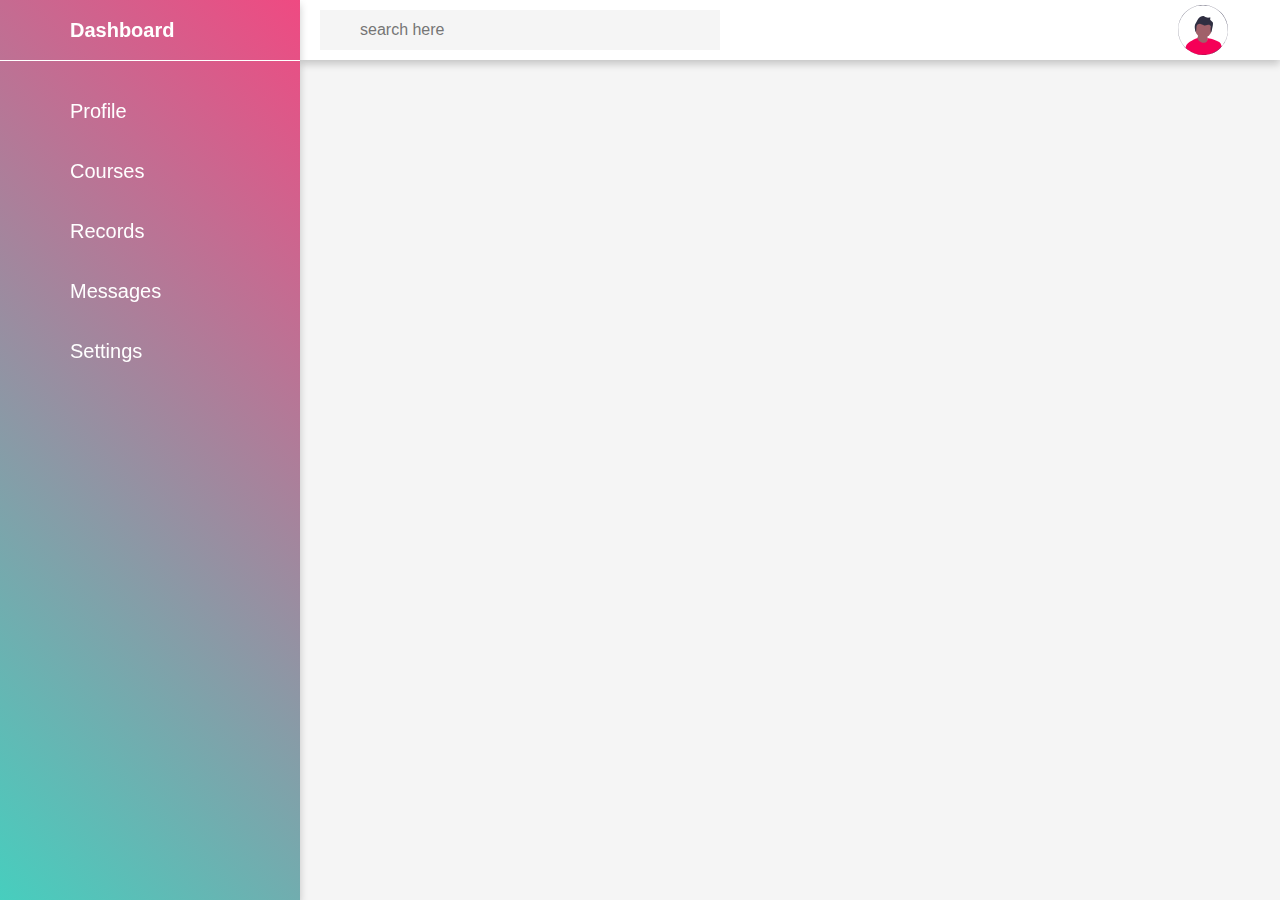
==== index.html @ f336f899 "Inicio del proyecto" ====
<!DOCTYPE html>
<html lang="en">
  <head>
    <meta charset="UTF-8" />
    <meta name="viewport" content="width=device-width, initial-scale=1.0" />
    <link rel="stylesheet" href="styles.css" />
    <link
      rel="stylesheet"
      href="https://use.fontawesome.com/releases/v5.15.4/css/all.css"
      integrity="sha384-DyZ88mC6Up2uqS4h/KRgHuoeGwBcD4Ng9SiP4dIRy0EXTlnuz47vAwmeGwVChigm"
      crossorigin="anonymous"
    />
    <title>Admin felipiyo</title>
  </head>
  <body>
    <div class="container">
      <div class="sidebar">
        <ul>
          <li>
            <a href="page/dashboard.html">
              <i class="fas fa-columns"></i>
              <div class="title">Dashboard</div>
            </a>
          </li>

          <li>
            <a href="page/profile.html">
              <i class="fas fa-user"></i>
              <div class="title">Profile</div>
            </a>
          </li>
          <li>
            <a href="page/courses.html">
              <i class="fas fa-folder-open"></i>
              <div class="title">Courses</div>
            </a>
          </li>
          <li>
            <a href="page/records.html">
              <i class="fas fa-archive"></i>
              <div class="title">Records</div>
            </a>
          </li>
          <li>
            <a href="page/messages.html">
              <i class="fas fa-envelope"></i>
              <div class="title">Messages</div>
            </a>
          </li>
          </li>
          <li>
            <a href="page/setting.html">
                <i class="fas fa-cog"></i>
              <div class="title">Settings</div>
            </a>
          </li>
        </ul>
      </div>
      <div class="main">
        <div class="top-bar">
            <div class="search">
                <input type="text" name="search" placeholder="search here">
                <label for="search"><i class="fas fa-search"></i></label>
            </div>
            <i class="fas fa-search"></i>
            <div class="user">
                <img src="picture/profile.svg" alt="">
            </div>
        </div>
      </div>
    </div>
  </body>
</html>
---- styles.css ----
*{
    margin: 0;
    padding: 0;
    box-sizing: border-box;
    font-family: 'Poppins', sans-serif;
}

body{
    overflow-x: hidden;
}

.container{
    position: absolute;
    width: 100%;
}

.sidebar{
    position: fixed;
    width: 300px;
    height: 100%;
    background: linear-gradient(45deg, #47cebe, #ef4a82);
    overflow-x: hidden;
    box-shadow: 0 4px 8px 0 rgb(0, 0, 0, 0.2);
    z-index: 2;
}

.sidebar ul li{
    width: 100%;
    list-style: none;
}

.sidebar ul li:hover {
    background: #444;
}

.sidebar ul li:first-child{
    line-height: 60px;
    margin-bottom: 20px;
    font-weight: 600;
    border-bottom: 1px solid #ffff;
}

.sidebar ul li:first-child:hover{
    background: none;
}

.sidebar ul li a{
    width: 100%;
    text-decoration: none;
    color: #ffff;
    height: 60px;
    display: flex;
    align-items: center;
}

.sidebar ul li a i{
    min-width: 60px;
    font-size: 24px;
    text-align: center;
}

.sidebar .title{
    padding: 0 10px;
    font-size: 20px;
}

.main{
    position: absolute;
    width: calc(100% - 300px);
    min-height: 100vh;
    left: 300px;
    background: #f5f5f5;
}

.top-bar{
    position: fixed;
    height: 60px;
    width: calc(100% - 300px);
    background: #fff;
    display: grid;
    grid-template-columns: 10fr 0.4fr 1fr;
    grid-gap: 5px;
    align-items: center;
    color: #444;
    padding: 0 20px;
    box-shadow: 0 4px 8px 0 rgb(0, 0, 0, 0.2);
    z-index: 1;
}

.top-bar .search{
    position: relative;
    max-width: 400px;
}

.search input{
    width: 100%;
    min-width: 128px;
    height: 40px;
    padding: 0 40px;
    font-size: 16px;
    outline: none;
    border: none;
    background: #f5f5f5;
}

.search i{
    position: absolute;
    right: 15px;
    top: 10px;
    cursor: pointer;
}

.user{
    position: relative;
    width: 50px;
    height: 50px;
}

img{
    position: absolute;
    width: 100%;
    height: 100%;
    top: 0;
    left: 0;
    object-fit: cover;
}
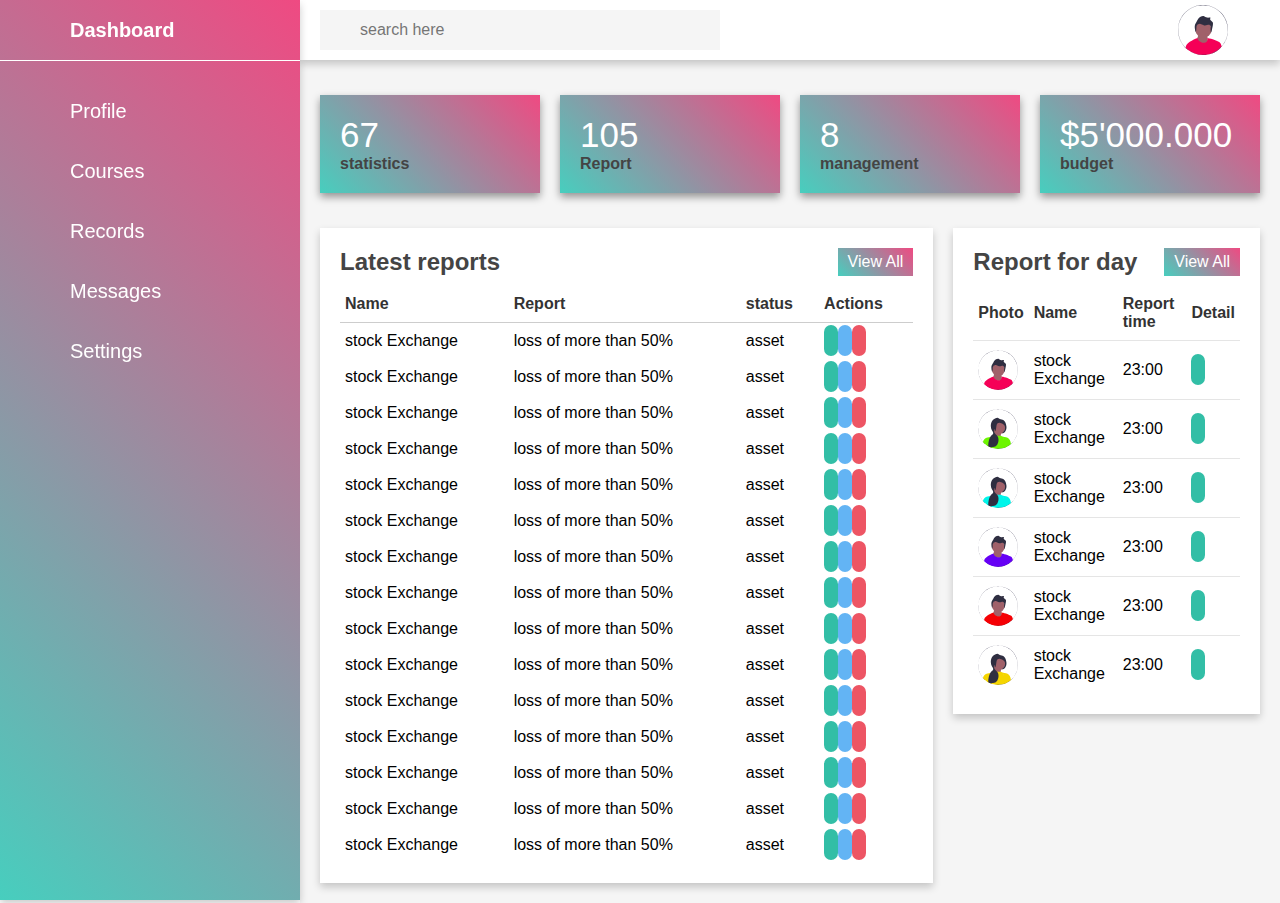
==== commit 0dde8fb2: "Falta funcionalidad" ====
--- a/index.html
+++ b/index.html
@@ -62,9 +62,309 @@
                 <input type="text" name="search" placeholder="search here">
                 <label for="search"><i class="fas fa-search"></i></label>
             </div>
-            <i class="fas fa-search"></i>
+            <i class="fas fa-bell"></i>
             <div class="user">
                 <img src="picture/profile.svg" alt="">
+            </div>
+        </div>
+        <div class="cards">
+            <div class="card">
+                <div class="card-content">
+                    <div class="number">
+                        67</div>
+                    <div class="card-name">statistics</div>
+                </div>
+                <div class="icon-box">
+                    <i class="far fa-chart-bar"></i>
+                </div>
+            </div>
+            <div class="card">
+                <div class="card-content">
+                    <div class="number">
+                        105</div>
+                    <div class="card-name">Report</div>
+                </div>
+                <div class="icon-box">
+                    <i class="far fa-file-alt"></i>
+                </div>
+            </div>
+            <div class="card">
+                <div class="card-content">
+                    <div class="number">8</div>
+                    <div class="card-name">
+                        management</div>
+                </div>
+                <div class="icon-box">
+                    <i class="fas fa-tasks"></i>
+                </div>
+            </div>
+            <div class="card">
+                <div class="card-content">
+                    <div class="number">$5'000.000</div>
+                    <div class="card-name">
+                        budget</div>
+                </div>
+                <div class="icon-box">
+                    <i class="fas fa-dollar-sign"></i>
+                </div>
+            </div>
+        </div>
+        <div class="tables">
+            <div class="last-report">
+                <div class="heading">
+                    <h2>Latest reports</h2>
+                    <a href="#" class="btn">View All</a>
+                </div>
+                <table class="report">
+                    <thead>
+                        <td>Name</td>
+                        <td>Report</td>
+                        <td>status</td>
+                        <td>Actions</td>
+                    </thead>
+                    <tbody>
+                        <tr>
+                            <td>stock Exchange</td>
+                            <td>loss of more than 50%</td>
+                            <td>asset</td>
+                            <td>
+                                <i class="far fa-eye"></i>
+                                <i class="far fa-edit"></i>
+                                <i class="far fa-trash-alt"></i>
+                            </td>
+                        </tr>
+                    <tbody>
+                        <tr>
+                            <td>stock Exchange</td>
+                            <td>loss of more than 50%</td>
+                            <td>asset</td>
+                            <td>
+                                <i class="far fa-eye"></i>
+                                <i class="far fa-edit"></i>
+                                <i class="far fa-trash-alt"></i>
+                            </td>
+                        </tr>
+                    <tbody>
+                        <tr>
+                            <td>stock Exchange</td>
+                            <td>loss of more than 50%</td>
+                            <td>asset</td>
+                            <td>
+                                <i class="far fa-eye"></i>
+                                <i class="far fa-edit"></i>
+                                <i class="far fa-trash-alt"></i>
+                            </td>
+                        </tr>
+                    <tbody>
+                        <tr>
+                            <td>stock Exchange</td>
+                            <td>loss of more than 50%</td>
+                            <td>asset</td>
+                            <td>
+                                <i class="far fa-eye"></i>
+                                <i class="far fa-edit"></i>
+                                <i class="far fa-trash-alt"></i>
+                            </td>
+                        </tr>
+                    <tbody>
+                        <tr>
+                            <td>stock Exchange</td>
+                            <td>loss of more than 50%</td>
+                            <td>asset</td>
+                            <td>
+                                <i class="far fa-eye"></i>
+                                <i class="far fa-edit"></i>
+                                <i class="far fa-trash-alt"></i>
+                            </td>
+                        </tr>
+                    <tbody>
+                        <tr>
+                            <td>stock Exchange</td>
+                            <td>loss of more than 50%</td>
+                            <td>asset</td>
+                            <td>
+                                <i class="far fa-eye"></i>
+                                <i class="far fa-edit"></i>
+                                <i class="far fa-trash-alt"></i>
+                            </td>
+                        </tr>
+                    <tbody>
+                        <tr>
+                            <td>stock Exchange</td>
+                            <td>loss of more than 50%</td>
+                            <td>asset</td>
+                            <td>
+                                <i class="far fa-eye"></i>
+                                <i class="far fa-edit"></i>
+                                <i class="far fa-trash-alt"></i>
+                            </td>
+                        </tr>
+                    <tbody>
+                        <tr>
+                            <td>stock Exchange</td>
+                            <td>loss of more than 50%</td>
+                            <td>asset</td>
+                            <td>
+                                <i class="far fa-eye"></i>
+                                <i class="far fa-edit"></i>
+                                <i class="far fa-trash-alt"></i>
+                            </td>
+                        </tr>
+                    <tbody>
+                        <tr>
+                            <td>stock Exchange</td>
+                            <td>loss of more than 50%</td>
+                            <td>asset</td>
+                            <td>
+                                <i class="far fa-eye"></i>
+                                <i class="far fa-edit"></i>
+                                <i class="far fa-trash-alt"></i>
+                            </td>
+                        </tr>
+                    <tbody>
+                        <tr>
+                            <td>stock Exchange</td>
+                            <td>loss of more than 50%</td>
+                            <td>asset</td>
+                            <td>
+                                <i class="far fa-eye"></i>
+                                <i class="far fa-edit"></i>
+                                <i class="far fa-trash-alt"></i>
+                            </td>
+                        </tr>
+                    <tbody>
+                        <tr>
+                            <td>stock Exchange</td>
+                            <td>loss of more than 50%</td>
+                            <td>asset</td>
+                            <td>
+                                <i class="far fa-eye"></i>
+                                <i class="far fa-edit"></i>
+                                <i class="far fa-trash-alt"></i>
+                            </td>
+                        </tr>
+                    <tbody>
+                        <tr>
+                            <td>stock Exchange</td>
+                            <td>loss of more than 50%</td>
+                            <td>asset</td>
+                            <td>
+                                <i class="far fa-eye"></i>
+                                <i class="far fa-edit"></i>
+                                <i class="far fa-trash-alt"></i>
+                            </td>
+                        </tr>
+                    <tbody>
+                        <tr>
+                            <td>stock Exchange</td>
+                            <td>loss of more than 50%</td>
+                            <td>asset</td>
+                            <td>
+                                <i class="far fa-eye"></i>
+                                <i class="far fa-edit"></i>
+                                <i class="far fa-trash-alt"></i>
+                            </td>
+                        </tr>
+                    <tbody>
+                        <tr>
+                            <td>stock Exchange</td>
+                            <td>loss of more than 50%</td>
+                            <td>asset</td>
+                            <td>
+                                <i class="far fa-eye"></i>
+                                <i class="far fa-edit"></i>
+                                <i class="far fa-trash-alt"></i>
+                            </td>
+                        </tr>
+                    <tbody>
+                        <tr>
+                            <td>stock Exchange</td>
+                            <td>loss of more than 50%</td>
+                            <td>asset</td>
+                            <td>
+                                <i class="far fa-eye"></i>
+                                <i class="far fa-edit"></i>
+                                <i class="far fa-trash-alt"></i>
+                            </td>
+                        </tr>
+                    </tbody>
+                </table>
+            </div>
+            <div class="report-for-days">
+                <div class="heading">
+                    <h2>Report for day</h2>
+                    <a href="#" class="btn">View All</a>
+                </div>
+                <table class="report-day">
+                    <thead>
+                        <td>Photo</td>
+                        <td>Name</td>
+                        <td>Report time</td>
+                        <td>Detail</td>
+                    </thead>
+                    <tbody>
+                        <tr>
+                            <td>
+                                <div class="img-box-small">
+                                    <img src="picture/profile.svg" alt="">
+                                </div>
+                            </td>
+                            <td>stock Exchange</td>
+                            <td>23:00</td>
+                            <td><i class="far fa-eye"></i></td>
+                        </tr>
+                        <tr>
+                            <td>
+                                <div class="img-box-small">
+                                    <img src="picture/profile1.svg" alt="">
+                                </div>
+                            </td>
+                            <td>stock Exchange</td>
+                            <td>23:00</td>
+                            <td><i class="far fa-eye"></i></td>
+                        </tr>
+                        <tr>
+                            <td>
+                                <div class="img-box-small">
+                                    <img src="picture/profile2.svg" alt="">
+                                </div>
+                            </td>
+                            <td>stock Exchange</td>
+                            <td>23:00</td>
+                            <td><i class="far fa-eye"></i></td>
+                        </tr>
+                        <tr>
+                            <td>
+                                <div class="img-box-small">
+                                    <img src="picture/profile3.svg" alt="">
+                                </div>
+                            </td>
+                            <td>stock Exchange</td>
+                            <td>23:00</td>
+                            <td><i class="far fa-eye"></i></td>
+                        </tr>
+                        <tr>
+                            <td>
+                                <div class="img-box-small">
+                                    <img src="picture/profile4.svg" alt="">
+                                </div>
+                            </td>
+                            <td>stock Exchange</td>
+                            <td>23:00</td>
+                            <td><i class="far fa-eye"></i></td>
+                        </tr>
+                        <tr>
+                            <td>
+                                <div class="img-box-small">
+                                    <img src="picture/profile5.svg" alt="">
+                                </div>
+                            </td>
+                            <td>stock Exchange</td>
+                            <td>23:00</td>
+                            <td><i class="far fa-eye"></i></td>
+                        </tr>
+                    </tbody>
+                </table>
             </div>
         </div>
       </div>
--- a/styles.css
+++ b/styles.css
@@ -123,4 +123,185 @@
     top: 0;
     left: 0;
     object-fit: cover;
+}
+
+.cards{
+    margin-top: 60px;
+    width: 100%;
+    padding: 35px 20px;
+    display: grid;
+    grid-template-columns: repeat(4, 1fr);
+    grid-gap: 20px;
+}
+
+.cards .card{
+    background: linear-gradient(45deg, #47cebe, #ef4a82);
+    padding: 20px;
+    display: flex;
+    align-items: center;
+    justify-content: space-between;
+    box-shadow: 0 4px 8px 0 rgb(0, 0, 0, 0.4);
+}
+
+.number{
+    font-size: 35px;
+    font-weight: 500;
+    color: #fff;
+}
+
+.card-name{
+    color: #444;
+    font-weight: 600;
+}
+
+.icon-box i{
+    font-size: 45px;
+    color: #444;
+}
+
+.tables{
+    width: 100%;
+    display: grid;
+    grid-template-columns: 2fr 1fr;
+    grid-gap: 20px;
+    align-items: self-start;
+    padding: 0 20px 20px 20px;
+}
+
+.img-box-small{
+    position: relative;
+    width: 40px;
+    height: 40px;
+    border-radius: 50%;
+    -webkit-border-radius: 50%;
+    -moz-border-radius: 50%;
+    -ms-border-radius: 50%;
+    -o-border-radius: 50%;
+    overflow: hidden;
+}
+
+.last-report,
+.report-for-days{
+    min-height: 350px;
+    background: #fff;
+    padding: 20px;
+    box-shadow: 0 4px 8px 0 rgb(0, 0, 0, 0.2);
+}
+
+.heading{
+    display: flex;
+    align-items: center;
+    justify-content: space-between;
+    color: #444;
+}
+
+.btn{
+    padding: 5px 10px;
+    background: linear-gradient(45deg, #47cebe, #ef4a82);
+    color: #fff;
+    text-decoration: none;
+    text-align: center;
+}
+
+table{
+    margin-top: 10px;
+    width: 100%;
+    border-collapse: collapse;
+}
+
+thead td{
+    font-weight: 600;
+    color: #333;
+}
+
+table tr{
+    border-bottom: 1px solid rgb(0, 0, 0, 0.1);
+}
+
+tbody tr:hover{
+    background: #444;
+    color: #fff;
+}
+
+table tbody tr:last-child{
+    border-bottom: none;
+}
+
+td{
+    padding: 9px 5px;
+}
+
+td i{
+    padding: 7px;
+    color: #fff;
+    border-radius: 50px;
+    -webkit-border-radius: 50px;
+    -moz-border-radius: 50px;
+    -ms-border-radius: 50px;
+    -o-border-radius: 50px;
+}
+
+.last-report table tbody td:last-child{
+    white-space: nowrap;
+}
+
+.fa-eye{
+    background: #32bea6;
+}
+
+.fa-edit{
+    background: #63b4f4;
+}
+
+.fa-trash-alt{
+    background: #ed5564;
+}
+
+@media(max-width:1090px){
+    .sidebar{
+        width: 60px;
+    }
+    .main{
+        width: calc(100% - 60px);
+        left: 60px;
+    }
+    .top-bar{
+        width: calc(100% - 60px);
+    }
+}
+
+@media(max-width:860px){
+    .cards{
+        grid-template-columns: repeat(2, 1fr);
+    }
+    .tables{
+        grid-template-columns: 1fr;
+    }
+}
+
+@media(max-width:530px){
+    .cards{
+        grid-template-columns: 1fr;
+    }
+    .last-report td:nth-child(3){
+        display: none;
+    }
+}
+
+@media(max-width:420px){
+    .last-report, .report-for-days{
+        font-size: 70%;
+        padding: 10px;
+        min-height: 200px;
+    }
+    .cards, .tables{
+        padding: 10px;
+    }
+    .search input{
+        padding: 0 10px;
+    }
+    .user{
+        width: 40px;
+        height: 40px;
+    }
 }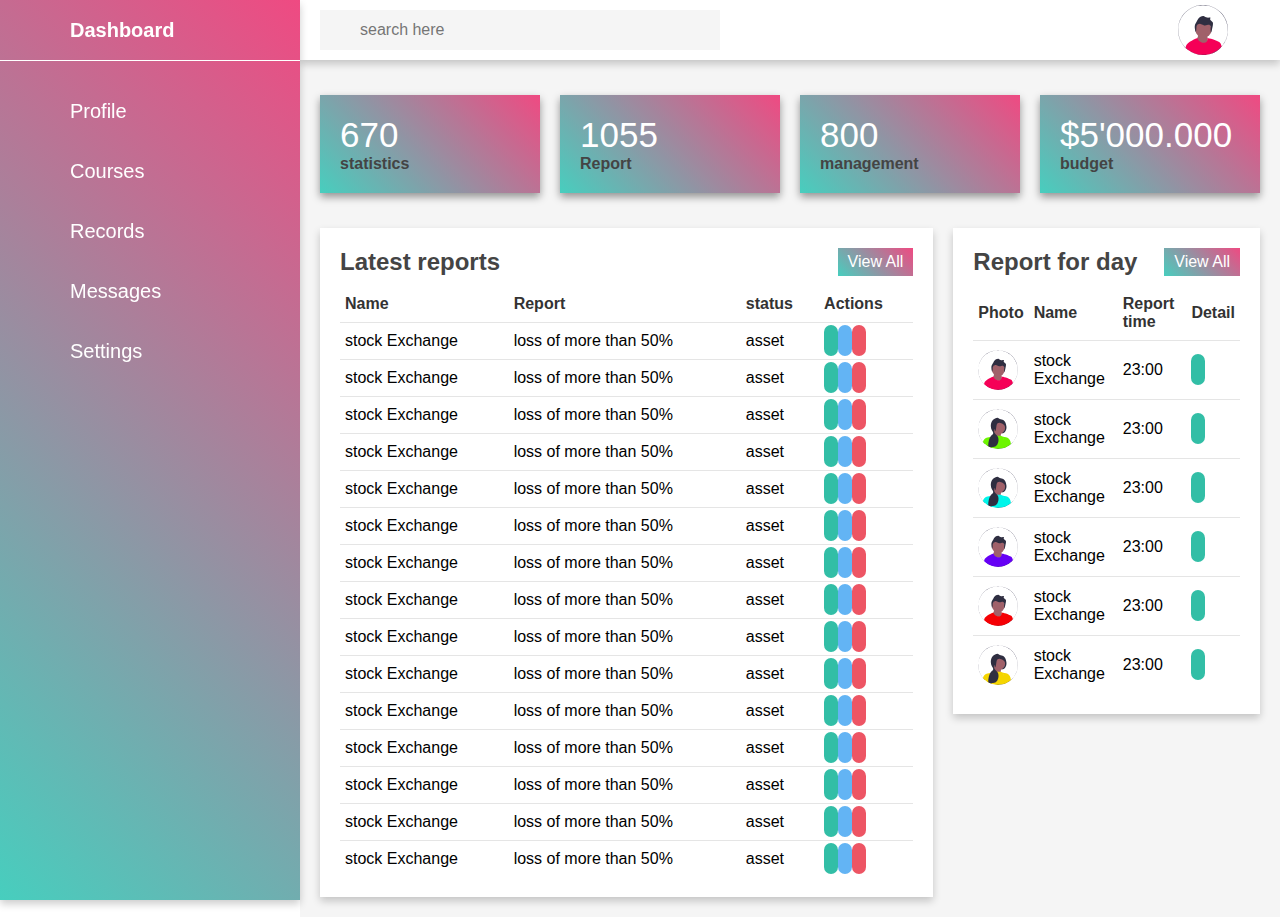
==== commit 3ce30c63: "Fuera errores" ====
--- a/index.html
+++ b/index.html
@@ -17,40 +17,39 @@
       <div class="sidebar">
         <ul>
           <li>
-            <a href="page/dashboard.html">
+            <a href="index.html">
               <i class="fas fa-columns"></i>
               <div class="title">Dashboard</div>
             </a>
           </li>
 
           <li>
-            <a href="page/profile.html">
+            <a href="#">
               <i class="fas fa-user"></i>
               <div class="title">Profile</div>
             </a>
           </li>
           <li>
-            <a href="page/courses.html">
+            <a href="">
               <i class="fas fa-folder-open"></i>
               <div class="title">Courses</div>
             </a>
           </li>
           <li>
-            <a href="page/records.html">
+            <a href="#">
               <i class="fas fa-archive"></i>
               <div class="title">Records</div>
             </a>
           </li>
           <li>
-            <a href="page/messages.html">
+            <a href="#">
               <i class="fas fa-envelope"></i>
               <div class="title">Messages</div>
             </a>
           </li>
-          </li>
-          <li>
-            <a href="page/setting.html">
-                <i class="fas fa-cog"></i>
+          <li>
+            <a href="#">
+              <i class="fas fa-cog"></i>
               <div class="title">Settings</div>
             </a>
           </li>
@@ -58,314 +57,296 @@
       </div>
       <div class="main">
         <div class="top-bar">
-            <div class="search">
-                <input type="text" name="search" placeholder="search here">
-                <label for="search"><i class="fas fa-search"></i></label>
-            </div>
-            <i class="fas fa-bell"></i>
-            <div class="user">
-                <img src="picture/profile.svg" alt="">
-            </div>
+          <div class="search">
+            <input type="text" name="search" placeholder="search here" />
+            <label for="search"><i class="fas fa-search"></i></label>
+          </div>
+          <i class="fas fa-bell"></i>
+          <div class="user">
+            <img src="picture/profile.svg" alt="" />
+          </div>
         </div>
         <div class="cards">
-            <div class="card">
-                <div class="card-content">
-                    <div class="number">
-                        67</div>
-                    <div class="card-name">statistics</div>
-                </div>
-                <div class="icon-box">
-                    <i class="far fa-chart-bar"></i>
-                </div>
-            </div>
-            <div class="card">
-                <div class="card-content">
-                    <div class="number">
-                        105</div>
-                    <div class="card-name">Report</div>
-                </div>
-                <div class="icon-box">
-                    <i class="far fa-file-alt"></i>
-                </div>
-            </div>
-            <div class="card">
-                <div class="card-content">
-                    <div class="number">8</div>
-                    <div class="card-name">
-                        management</div>
-                </div>
-                <div class="icon-box">
-                    <i class="fas fa-tasks"></i>
-                </div>
-            </div>
-            <div class="card">
-                <div class="card-content">
-                    <div class="number">$5'000.000</div>
-                    <div class="card-name">
-                        budget</div>
-                </div>
-                <div class="icon-box">
-                    <i class="fas fa-dollar-sign"></i>
-                </div>
-            </div>
+          <div class="card">
+            <div class="card-content">
+              <div class="number">670</div>
+              <div class="card-name">statistics</div>
+            </div>
+            <div class="icon-box">
+              <i class="far fa-chart-bar"></i>
+            </div>
+          </div>
+          <div class="card">
+            <div class="card-content">
+              <div class="number">1055</div>
+              <div class="card-name">Report</div>
+            </div>
+            <div class="icon-box">
+              <i class="far fa-file-alt"></i>
+            </div>
+          </div>
+          <div class="card">
+            <div class="card-content">
+              <div class="number">800</div>
+              <div class="card-name">management</div>
+            </div>
+            <div class="icon-box">
+              <i class="fas fa-tasks"></i>
+            </div>
+          </div>
+          <div class="card">
+            <div class="card-content">
+              <div class="number">$5'000.000</div>
+              <div class="card-name">budget</div>
+            </div>
+            <div class="icon-box">
+              <i class="fas fa-dollar-sign"></i>
+            </div>
+          </div>
         </div>
         <div class="tables">
-            <div class="last-report">
-                <div class="heading">
-                    <h2>Latest reports</h2>
-                    <a href="#" class="btn">View All</a>
-                </div>
-                <table class="report">
-                    <thead>
-                        <td>Name</td>
-                        <td>Report</td>
-                        <td>status</td>
-                        <td>Actions</td>
-                    </thead>
-                    <tbody>
-                        <tr>
-                            <td>stock Exchange</td>
-                            <td>loss of more than 50%</td>
-                            <td>asset</td>
-                            <td>
-                                <i class="far fa-eye"></i>
-                                <i class="far fa-edit"></i>
-                                <i class="far fa-trash-alt"></i>
-                            </td>
-                        </tr>
-                    <tbody>
-                        <tr>
-                            <td>stock Exchange</td>
-                            <td>loss of more than 50%</td>
-                            <td>asset</td>
-                            <td>
-                                <i class="far fa-eye"></i>
-                                <i class="far fa-edit"></i>
-                                <i class="far fa-trash-alt"></i>
-                            </td>
-                        </tr>
-                    <tbody>
-                        <tr>
-                            <td>stock Exchange</td>
-                            <td>loss of more than 50%</td>
-                            <td>asset</td>
-                            <td>
-                                <i class="far fa-eye"></i>
-                                <i class="far fa-edit"></i>
-                                <i class="far fa-trash-alt"></i>
-                            </td>
-                        </tr>
-                    <tbody>
-                        <tr>
-                            <td>stock Exchange</td>
-                            <td>loss of more than 50%</td>
-                            <td>asset</td>
-                            <td>
-                                <i class="far fa-eye"></i>
-                                <i class="far fa-edit"></i>
-                                <i class="far fa-trash-alt"></i>
-                            </td>
-                        </tr>
-                    <tbody>
-                        <tr>
-                            <td>stock Exchange</td>
-                            <td>loss of more than 50%</td>
-                            <td>asset</td>
-                            <td>
-                                <i class="far fa-eye"></i>
-                                <i class="far fa-edit"></i>
-                                <i class="far fa-trash-alt"></i>
-                            </td>
-                        </tr>
-                    <tbody>
-                        <tr>
-                            <td>stock Exchange</td>
-                            <td>loss of more than 50%</td>
-                            <td>asset</td>
-                            <td>
-                                <i class="far fa-eye"></i>
-                                <i class="far fa-edit"></i>
-                                <i class="far fa-trash-alt"></i>
-                            </td>
-                        </tr>
-                    <tbody>
-                        <tr>
-                            <td>stock Exchange</td>
-                            <td>loss of more than 50%</td>
-                            <td>asset</td>
-                            <td>
-                                <i class="far fa-eye"></i>
-                                <i class="far fa-edit"></i>
-                                <i class="far fa-trash-alt"></i>
-                            </td>
-                        </tr>
-                    <tbody>
-                        <tr>
-                            <td>stock Exchange</td>
-                            <td>loss of more than 50%</td>
-                            <td>asset</td>
-                            <td>
-                                <i class="far fa-eye"></i>
-                                <i class="far fa-edit"></i>
-                                <i class="far fa-trash-alt"></i>
-                            </td>
-                        </tr>
-                    <tbody>
-                        <tr>
-                            <td>stock Exchange</td>
-                            <td>loss of more than 50%</td>
-                            <td>asset</td>
-                            <td>
-                                <i class="far fa-eye"></i>
-                                <i class="far fa-edit"></i>
-                                <i class="far fa-trash-alt"></i>
-                            </td>
-                        </tr>
-                    <tbody>
-                        <tr>
-                            <td>stock Exchange</td>
-                            <td>loss of more than 50%</td>
-                            <td>asset</td>
-                            <td>
-                                <i class="far fa-eye"></i>
-                                <i class="far fa-edit"></i>
-                                <i class="far fa-trash-alt"></i>
-                            </td>
-                        </tr>
-                    <tbody>
-                        <tr>
-                            <td>stock Exchange</td>
-                            <td>loss of more than 50%</td>
-                            <td>asset</td>
-                            <td>
-                                <i class="far fa-eye"></i>
-                                <i class="far fa-edit"></i>
-                                <i class="far fa-trash-alt"></i>
-                            </td>
-                        </tr>
-                    <tbody>
-                        <tr>
-                            <td>stock Exchange</td>
-                            <td>loss of more than 50%</td>
-                            <td>asset</td>
-                            <td>
-                                <i class="far fa-eye"></i>
-                                <i class="far fa-edit"></i>
-                                <i class="far fa-trash-alt"></i>
-                            </td>
-                        </tr>
-                    <tbody>
-                        <tr>
-                            <td>stock Exchange</td>
-                            <td>loss of more than 50%</td>
-                            <td>asset</td>
-                            <td>
-                                <i class="far fa-eye"></i>
-                                <i class="far fa-edit"></i>
-                                <i class="far fa-trash-alt"></i>
-                            </td>
-                        </tr>
-                    <tbody>
-                        <tr>
-                            <td>stock Exchange</td>
-                            <td>loss of more than 50%</td>
-                            <td>asset</td>
-                            <td>
-                                <i class="far fa-eye"></i>
-                                <i class="far fa-edit"></i>
-                                <i class="far fa-trash-alt"></i>
-                            </td>
-                        </tr>
-                    <tbody>
-                        <tr>
-                            <td>stock Exchange</td>
-                            <td>loss of more than 50%</td>
-                            <td>asset</td>
-                            <td>
-                                <i class="far fa-eye"></i>
-                                <i class="far fa-edit"></i>
-                                <i class="far fa-trash-alt"></i>
-                            </td>
-                        </tr>
-                    </tbody>
-                </table>
-            </div>
-            <div class="report-for-days">
-                <div class="heading">
-                    <h2>Report for day</h2>
-                    <a href="#" class="btn">View All</a>
-                </div>
-                <table class="report-day">
-                    <thead>
-                        <td>Photo</td>
-                        <td>Name</td>
-                        <td>Report time</td>
-                        <td>Detail</td>
-                    </thead>
-                    <tbody>
-                        <tr>
-                            <td>
-                                <div class="img-box-small">
-                                    <img src="picture/profile.svg" alt="">
-                                </div>
-                            </td>
-                            <td>stock Exchange</td>
-                            <td>23:00</td>
-                            <td><i class="far fa-eye"></i></td>
-                        </tr>
-                        <tr>
-                            <td>
-                                <div class="img-box-small">
-                                    <img src="picture/profile1.svg" alt="">
-                                </div>
-                            </td>
-                            <td>stock Exchange</td>
-                            <td>23:00</td>
-                            <td><i class="far fa-eye"></i></td>
-                        </tr>
-                        <tr>
-                            <td>
-                                <div class="img-box-small">
-                                    <img src="picture/profile2.svg" alt="">
-                                </div>
-                            </td>
-                            <td>stock Exchange</td>
-                            <td>23:00</td>
-                            <td><i class="far fa-eye"></i></td>
-                        </tr>
-                        <tr>
-                            <td>
-                                <div class="img-box-small">
-                                    <img src="picture/profile3.svg" alt="">
-                                </div>
-                            </td>
-                            <td>stock Exchange</td>
-                            <td>23:00</td>
-                            <td><i class="far fa-eye"></i></td>
-                        </tr>
-                        <tr>
-                            <td>
-                                <div class="img-box-small">
-                                    <img src="picture/profile4.svg" alt="">
-                                </div>
-                            </td>
-                            <td>stock Exchange</td>
-                            <td>23:00</td>
-                            <td><i class="far fa-eye"></i></td>
-                        </tr>
-                        <tr>
-                            <td>
-                                <div class="img-box-small">
-                                    <img src="picture/profile5.svg" alt="">
-                                </div>
-                            </td>
-                            <td>stock Exchange</td>
-                            <td>23:00</td>
-                            <td><i class="far fa-eye"></i></td>
-                        </tr>
-                    </tbody>
-                </table>
-            </div>
+          <div class="last-report">
+            <div class="heading">
+              <h2>Latest reports</h2>
+              <a href="#" class="btn">View All</a>
+            </div>
+            <table class="report">
+              <thead>
+                <td>Name</td>
+                <td>Report</td>
+                <td>status</td>
+                <td>Actions</td>
+              </thead>
+              <tbody>
+                <tr>
+                  <td>stock Exchange</td>
+                  <td>loss of more than 50%</td>
+                  <td>asset</td>
+                  <td>
+                    <i class="far fa-eye"></i>
+                    <i class="far fa-edit"></i>
+                    <i class="far fa-trash-alt"></i>
+                  </td>
+                </tr>
+                <tr>
+                  <td>stock Exchange</td>
+                  <td>loss of more than 50%</td>
+                  <td>asset</td>
+                  <td>
+                    <i class="far fa-eye"></i>
+                    <i class="far fa-edit"></i>
+                    <i class="far fa-trash-alt"></i>
+                  </td>
+                </tr>
+                <tr>
+                  <td>stock Exchange</td>
+                  <td>loss of more than 50%</td>
+                  <td>asset</td>
+                  <td>
+                    <i class="far fa-eye"></i>
+                    <i class="far fa-edit"></i>
+                    <i class="far fa-trash-alt"></i>
+                  </td>
+                </tr>
+                <tr>
+                  <td>stock Exchange</td>
+                  <td>loss of more than 50%</td>
+                  <td>asset</td>
+                  <td>
+                    <i class="far fa-eye"></i>
+                    <i class="far fa-edit"></i>
+                    <i class="far fa-trash-alt"></i>
+                  </td>
+                </tr>
+                <tr>
+                  <td>stock Exchange</td>
+                  <td>loss of more than 50%</td>
+                  <td>asset</td>
+                  <td>
+                    <i class="far fa-eye"></i>
+                    <i class="far fa-edit"></i>
+                    <i class="far fa-trash-alt"></i>
+                  </td>
+                </tr>
+                <tr>
+                  <td>stock Exchange</td>
+                  <td>loss of more than 50%</td>
+                  <td>asset</td>
+                  <td>
+                    <i class="far fa-eye"></i>
+                    <i class="far fa-edit"></i>
+                    <i class="far fa-trash-alt"></i>
+                  </td>
+                </tr>
+                <tr>
+                  <td>stock Exchange</td>
+                  <td>loss of more than 50%</td>
+                  <td>asset</td>
+                  <td>
+                    <i class="far fa-eye"></i>
+                    <i class="far fa-edit"></i>
+                    <i class="far fa-trash-alt"></i>
+                  </td>
+                </tr>
+                <tr>
+                  <td>stock Exchange</td>
+                  <td>loss of more than 50%</td>
+                  <td>asset</td>
+                  <td>
+                    <i class="far fa-eye"></i>
+                    <i class="far fa-edit"></i>
+                    <i class="far fa-trash-alt"></i>
+                  </td>
+                </tr>
+                <tr>
+                  <td>stock Exchange</td>
+                  <td>loss of more than 50%</td>
+                  <td>asset</td>
+                  <td>
+                    <i class="far fa-eye"></i>
+                    <i class="far fa-edit"></i>
+                    <i class="far fa-trash-alt"></i>
+                  </td>
+                </tr>
+                <tr>
+                  <td>stock Exchange</td>
+                  <td>loss of more than 50%</td>
+                  <td>asset</td>
+                  <td>
+                    <i class="far fa-eye"></i>
+                    <i class="far fa-edit"></i>
+                    <i class="far fa-trash-alt"></i>
+                  </td>
+                </tr>
+                <tr>
+                  <td>stock Exchange</td>
+                  <td>loss of more than 50%</td>
+                  <td>asset</td>
+                  <td>
+                    <i class="far fa-eye"></i>
+                    <i class="far fa-edit"></i>
+                    <i class="far fa-trash-alt"></i>
+                  </td>
+                </tr>
+                <tr>
+                  <td>stock Exchange</td>
+                  <td>loss of more than 50%</td>
+                  <td>asset</td>
+                  <td>
+                    <i class="far fa-eye"></i>
+                    <i class="far fa-edit"></i>
+                    <i class="far fa-trash-alt"></i>
+                  </td>
+                </tr>
+                <tr>
+                  <td>stock Exchange</td>
+                  <td>loss of more than 50%</td>
+                  <td>asset</td>
+                  <td>
+                    <i class="far fa-eye"></i>
+                    <i class="far fa-edit"></i>
+                    <i class="far fa-trash-alt"></i>
+                  </td>
+                </tr>
+                <tr>
+                  <td>stock Exchange</td>
+                  <td>loss of more than 50%</td>
+                  <td>asset</td>
+                  <td>
+                    <i class="far fa-eye"></i>
+                    <i class="far fa-edit"></i>
+                    <i class="far fa-trash-alt"></i>
+                  </td>
+                </tr>
+                <tr>
+                  <td>stock Exchange</td>
+                  <td>loss of more than 50%</td>
+                  <td>asset</td>
+                  <td>
+                    <i class="far fa-eye"></i>
+                    <i class="far fa-edit"></i>
+                    <i class="far fa-trash-alt"></i>
+                  </td>
+                </tr>
+              </tbody>
+            </table>
+          </div>
+          <div class="report-for-days">
+            <div class="heading">
+              <h2>Report for day</h2>
+              <a href="#" class="btn">View All</a>
+            </div>
+            <table class="report-day">
+              <thead>
+                <td>Photo</td>
+                <td>Name</td>
+                <td>Report time</td>
+                <td>Detail</td>
+              </thead>
+              <tbody>
+                <tr>
+                  <td>
+                    <div class="img-box-small">
+                      <img src="picture/profile.svg" alt="" />
+                    </div>
+                  </td>
+                  <td>stock Exchange</td>
+                  <td>23:00</td>
+                  <td><i class="far fa-eye"></i></td>
+                </tr>
+                <tr>
+                  <td>
+                    <div class="img-box-small">
+                      <img src="picture/profile1.svg" alt="" />
+                    </div>
+                  </td>
+                  <td>stock Exchange</td>
+                  <td>23:00</td>
+                  <td><i class="far fa-eye"></i></td>
+                </tr>
+                <tr>
+                  <td>
+                    <div class="img-box-small">
+                      <img src="picture/profile2.svg" alt="" />
+                    </div>
+                  </td>
+                  <td>stock Exchange</td>
+                  <td>23:00</td>
+                  <td><i class="far fa-eye"></i></td>
+                </tr>
+                <tr>
+                  <td>
+                    <div class="img-box-small">
+                      <img src="picture/profile3.svg" alt="" />
+                    </div>
+                  </td>
+                  <td>stock Exchange</td>
+                  <td>23:00</td>
+                  <td><i class="far fa-eye"></i></td>
+                </tr>
+                <tr>
+                  <td>
+                    <div class="img-box-small">
+                      <img src="picture/profile4.svg" alt="" />
+                    </div>
+                  </td>
+                  <td>stock Exchange</td>
+                  <td>23:00</td>
+                  <td><i class="far fa-eye"></i></td>
+                </tr>
+                <tr>
+                  <td>
+                    <div class="img-box-small">
+                      <img src="picture/profile5.svg" alt="" />
+                    </div>
+                  </td>
+                  <td>stock Exchange</td>
+                  <td>23:00</td>
+                  <td><i class="far fa-eye"></i></td>
+                </tr>
+              </tbody>
+            </table>
+          </div>
         </div>
       </div>
     </div>
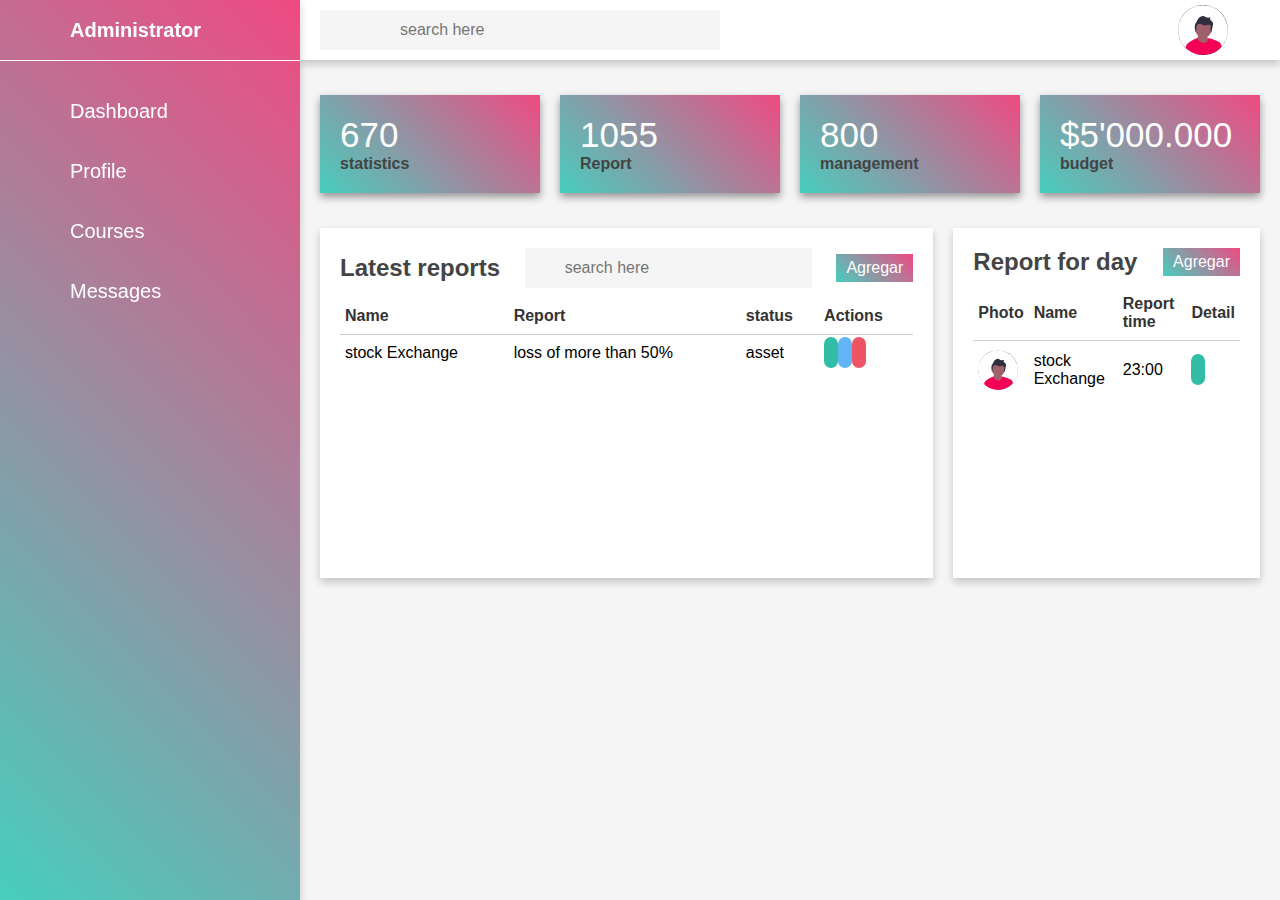
==== commit 56cfc688: "Reinicio" ====
--- a/index.html
+++ b/index.html
@@ -3,7 +3,7 @@
   <head>
     <meta charset="UTF-8" />
     <meta name="viewport" content="width=device-width, initial-scale=1.0" />
-    <link rel="stylesheet" href="styles.css" />
+    <link rel="stylesheet" href="style/styles.css" />
     <link
       rel="stylesheet"
       href="https://use.fontawesome.com/releases/v5.15.4/css/all.css"
@@ -13,44 +13,39 @@
     <title>Admin felipiyo</title>
   </head>
   <body>
+    <!-- contenido del menu desplegable -->
     <div class="container">
       <div class="sidebar">
         <ul>
           <li>
-            <a href="index.html">
+            <a href="#" class="sidebar-toggle">
+              <i class="fas fa-bars"></i>
+              <span>Administrator</span>
+            </a>
+          </li>
+          <li>
+            <a href="page/dashboard.html">
               <i class="fas fa-columns"></i>
               <div class="title">Dashboard</div>
             </a>
           </li>
-
+          <!-- subsitios del menu -->
           <li>
-            <a href="#">
+            <a href="page/profile.html">
               <i class="fas fa-user"></i>
               <div class="title">Profile</div>
             </a>
           </li>
           <li>
-            <a href="">
+            <a href="page/courses.html">
               <i class="fas fa-folder-open"></i>
               <div class="title">Courses</div>
             </a>
           </li>
           <li>
-            <a href="#">
-              <i class="fas fa-archive"></i>
-              <div class="title">Records</div>
-            </a>
-          </li>
-          <li>
-            <a href="#">
+            <a href="page/messages.html">
               <i class="fas fa-envelope"></i>
               <div class="title">Messages</div>
-            </a>
-          </li>
-          <li>
-            <a href="#">
-              <i class="fas fa-cog"></i>
-              <div class="title">Settings</div>
             </a>
           </li>
         </ul>
@@ -108,7 +103,11 @@
           <div class="last-report">
             <div class="heading">
               <h2>Latest reports</h2>
-              <a href="#" class="btn">View All</a>
+              <div class="search">
+                <input type="text" name="search" placeholder="search here" />
+                <label for="search"><i class="fas fa-search"></i></label>
+              </div>
+              <a href="#" class="btn">Agregar</a>
             </div>
             <table class="report">
               <thead>
@@ -128,153 +127,13 @@
                     <i class="far fa-trash-alt"></i>
                   </td>
                 </tr>
-                <tr>
-                  <td>stock Exchange</td>
-                  <td>loss of more than 50%</td>
-                  <td>asset</td>
-                  <td>
-                    <i class="far fa-eye"></i>
-                    <i class="far fa-edit"></i>
-                    <i class="far fa-trash-alt"></i>
-                  </td>
-                </tr>
-                <tr>
-                  <td>stock Exchange</td>
-                  <td>loss of more than 50%</td>
-                  <td>asset</td>
-                  <td>
-                    <i class="far fa-eye"></i>
-                    <i class="far fa-edit"></i>
-                    <i class="far fa-trash-alt"></i>
-                  </td>
-                </tr>
-                <tr>
-                  <td>stock Exchange</td>
-                  <td>loss of more than 50%</td>
-                  <td>asset</td>
-                  <td>
-                    <i class="far fa-eye"></i>
-                    <i class="far fa-edit"></i>
-                    <i class="far fa-trash-alt"></i>
-                  </td>
-                </tr>
-                <tr>
-                  <td>stock Exchange</td>
-                  <td>loss of more than 50%</td>
-                  <td>asset</td>
-                  <td>
-                    <i class="far fa-eye"></i>
-                    <i class="far fa-edit"></i>
-                    <i class="far fa-trash-alt"></i>
-                  </td>
-                </tr>
-                <tr>
-                  <td>stock Exchange</td>
-                  <td>loss of more than 50%</td>
-                  <td>asset</td>
-                  <td>
-                    <i class="far fa-eye"></i>
-                    <i class="far fa-edit"></i>
-                    <i class="far fa-trash-alt"></i>
-                  </td>
-                </tr>
-                <tr>
-                  <td>stock Exchange</td>
-                  <td>loss of more than 50%</td>
-                  <td>asset</td>
-                  <td>
-                    <i class="far fa-eye"></i>
-                    <i class="far fa-edit"></i>
-                    <i class="far fa-trash-alt"></i>
-                  </td>
-                </tr>
-                <tr>
-                  <td>stock Exchange</td>
-                  <td>loss of more than 50%</td>
-                  <td>asset</td>
-                  <td>
-                    <i class="far fa-eye"></i>
-                    <i class="far fa-edit"></i>
-                    <i class="far fa-trash-alt"></i>
-                  </td>
-                </tr>
-                <tr>
-                  <td>stock Exchange</td>
-                  <td>loss of more than 50%</td>
-                  <td>asset</td>
-                  <td>
-                    <i class="far fa-eye"></i>
-                    <i class="far fa-edit"></i>
-                    <i class="far fa-trash-alt"></i>
-                  </td>
-                </tr>
-                <tr>
-                  <td>stock Exchange</td>
-                  <td>loss of more than 50%</td>
-                  <td>asset</td>
-                  <td>
-                    <i class="far fa-eye"></i>
-                    <i class="far fa-edit"></i>
-                    <i class="far fa-trash-alt"></i>
-                  </td>
-                </tr>
-                <tr>
-                  <td>stock Exchange</td>
-                  <td>loss of more than 50%</td>
-                  <td>asset</td>
-                  <td>
-                    <i class="far fa-eye"></i>
-                    <i class="far fa-edit"></i>
-                    <i class="far fa-trash-alt"></i>
-                  </td>
-                </tr>
-                <tr>
-                  <td>stock Exchange</td>
-                  <td>loss of more than 50%</td>
-                  <td>asset</td>
-                  <td>
-                    <i class="far fa-eye"></i>
-                    <i class="far fa-edit"></i>
-                    <i class="far fa-trash-alt"></i>
-                  </td>
-                </tr>
-                <tr>
-                  <td>stock Exchange</td>
-                  <td>loss of more than 50%</td>
-                  <td>asset</td>
-                  <td>
-                    <i class="far fa-eye"></i>
-                    <i class="far fa-edit"></i>
-                    <i class="far fa-trash-alt"></i>
-                  </td>
-                </tr>
-                <tr>
-                  <td>stock Exchange</td>
-                  <td>loss of more than 50%</td>
-                  <td>asset</td>
-                  <td>
-                    <i class="far fa-eye"></i>
-                    <i class="far fa-edit"></i>
-                    <i class="far fa-trash-alt"></i>
-                  </td>
-                </tr>
-                <tr>
-                  <td>stock Exchange</td>
-                  <td>loss of more than 50%</td>
-                  <td>asset</td>
-                  <td>
-                    <i class="far fa-eye"></i>
-                    <i class="far fa-edit"></i>
-                    <i class="far fa-trash-alt"></i>
-                  </td>
-                </tr>
               </tbody>
             </table>
           </div>
           <div class="report-for-days">
             <div class="heading">
               <h2>Report for day</h2>
-              <a href="#" class="btn">View All</a>
+              <a href="#" class="btn">Agregar</a>
             </div>
             <table class="report-day">
               <thead>
@@ -294,56 +153,6 @@
                   <td>23:00</td>
                   <td><i class="far fa-eye"></i></td>
                 </tr>
-                <tr>
-                  <td>
-                    <div class="img-box-small">
-                      <img src="picture/profile1.svg" alt="" />
-                    </div>
-                  </td>
-                  <td>stock Exchange</td>
-                  <td>23:00</td>
-                  <td><i class="far fa-eye"></i></td>
-                </tr>
-                <tr>
-                  <td>
-                    <div class="img-box-small">
-                      <img src="picture/profile2.svg" alt="" />
-                    </div>
-                  </td>
-                  <td>stock Exchange</td>
-                  <td>23:00</td>
-                  <td><i class="far fa-eye"></i></td>
-                </tr>
-                <tr>
-                  <td>
-                    <div class="img-box-small">
-                      <img src="picture/profile3.svg" alt="" />
-                    </div>
-                  </td>
-                  <td>stock Exchange</td>
-                  <td>23:00</td>
-                  <td><i class="far fa-eye"></i></td>
-                </tr>
-                <tr>
-                  <td>
-                    <div class="img-box-small">
-                      <img src="picture/profile4.svg" alt="" />
-                    </div>
-                  </td>
-                  <td>stock Exchange</td>
-                  <td>23:00</td>
-                  <td><i class="far fa-eye"></i></td>
-                </tr>
-                <tr>
-                  <td>
-                    <div class="img-box-small">
-                      <img src="picture/profile5.svg" alt="" />
-                    </div>
-                  </td>
-                  <td>stock Exchange</td>
-                  <td>23:00</td>
-                  <td><i class="far fa-eye"></i></td>
-                </tr>
               </tbody>
             </table>
           </div>
--- a/style/styles.css
+++ b/style/styles.css
@@ -0,0 +1,309 @@
+*{
+    margin: 0;
+    padding: 0;
+    box-sizing: border-box;
+    font-family: sans-serif;
+}
+
+body{
+    overflow-x: hidden;
+}
+
+.container{
+    position: absolute;
+    width: 100%;
+}
+
+.sidebar{
+    position: fixed;
+    width: 300px;
+    height: 100%;
+    background: linear-gradient(45deg, #47cebe, #ef4a82);
+    overflow-x: hidden;
+    box-shadow: 0 4px 8px 0 rgb(0, 0, 0, 0.2);
+    z-index: 2;
+}
+
+.sidebar ul li{
+    width: 100%;
+    list-style: none;
+}
+
+.sidebar ul li:hover {
+    background: #444;
+}
+
+.sidebar ul li:first-child{
+    line-height: 60px;
+    margin-bottom: 20px;
+    font-weight: 600;
+    border-bottom: 1px solid #ffff;
+}
+
+.sidebar ul li:first-child:hover{
+    background: none;
+}
+
+.sidebar ul li a{
+    width: 100%;
+    text-decoration: none;
+    color: #ffff;
+    height: 60px;
+    display: flex;
+    align-items: center;
+}
+
+.sidebar ul li a i{
+    min-width: 60px;
+    font-size: 24px;
+    text-align: center;
+}
+
+.sidebar .title,
+span{
+    padding: 0 10px;
+    font-size: 20px;
+}
+
+.main{
+    position: absolute;
+    width: calc(100% - 300px);
+    min-height: 100vh;
+    left: 300px;
+    background: #f5f5f5;
+}
+
+.top-bar{
+    position: fixed;
+    height: 60px;
+    width: calc(100% - 300px);
+    background: #fff;
+    display: grid;
+    grid-template-columns: 10fr 0.4fr 1fr;
+    grid-gap: 5px;
+    align-items: center;
+    color: #444;
+    padding: 0 20px;
+    box-shadow: 0 4px 8px 0 rgb(0, 0, 0, 0.2);
+    z-index: 1;
+}
+
+.user{
+    position: relative;
+    width: 50px;
+    height: 50px;
+}
+
+img{
+    position: absolute;
+    width: 100%;
+    height: 100%;
+    top: 0;
+    left: 0;
+    object-fit: cover;
+}
+
+.cards{
+    margin-top: 60px;
+    width: 100%;
+    padding: 35px 20px;
+    display: grid;
+    grid-template-columns: repeat(4, 1fr);
+    grid-gap: 20px;
+}
+
+.cards .card{
+    background: linear-gradient(45deg, #47cebe, #ef4a82);
+    padding: 20px;
+    display: flex;
+    align-items: center;
+    justify-content: space-between;
+    box-shadow: 0 4px 8px 0 rgb(0, 0, 0, 0.4);
+}
+
+.number{
+    font-size: 35px;
+    font-weight: 500;
+    color: #fff;
+}
+
+.card-name{
+    color: #444;
+    font-weight: 600;
+}
+
+.icon-box i{
+    font-size: 45px;
+    color: #444;
+}
+
+.tables{
+    width: 100%;
+    display: grid;
+    grid-template-columns: 2fr 1fr;
+    grid-gap: 20px;
+    align-items: self-start;
+    padding: 0 20px 20px 20px;
+}
+
+.img-box-small{
+    position: relative;
+    width: 40px;
+    height: 40px;
+    border-radius: 50%;
+    -webkit-border-radius: 50%;
+    -moz-border-radius: 50%;
+    -ms-border-radius: 50%;
+    -o-border-radius: 50%;
+    overflow: hidden;
+}
+
+.last-report,
+.report-for-days{
+    min-height: 350px;
+    background: #fff;
+    padding: 20px;
+    box-shadow: 0 4px 8px 0 rgb(0, 0, 0, 0.2);
+}
+
+.heading{
+    display: flex;
+    align-items: center;
+    justify-content: space-between;
+    color: #444;
+}
+.heading .search,
+.top-bar .search{
+    position: relative;
+    max-width: 400px;
+}
+
+.search input,
+.top-bar .search{
+    width: 100%;
+    min-width: 128px;
+    height: 40px;
+    padding: 0 40px;
+    font-size: 16px;
+    outline: none;
+    border: none;
+    background: #f5f5f5;
+}
+
+.search i{
+    position: absolute;
+    right: 15px;
+    top: 10px;
+    cursor: pointer;
+}
+
+.btn{
+    padding: 5px 10px;
+    background: linear-gradient(45deg, #47cebe, #ef4a82);
+    color: #fff;
+    text-decoration: none;
+    text-align: center;
+}
+
+table{
+    margin-top: 10px;
+    width: 100%;
+    border-collapse: collapse;
+}
+
+thead td{
+    font-weight: 600;
+    color: #333;
+}
+
+table tr{
+    border-bottom: 1px solid rgb(0, 0, 0, 0.1);
+}
+
+tbody tr:hover{
+    background: #444;
+    color: #fff;
+}
+
+table tbody tr:last-child{
+    border-bottom: none;
+}
+
+td{
+    padding: 9px 5px;
+}
+
+td i{
+    padding: 7px;
+    color: #fff;
+    border-radius: 50px;
+    -webkit-border-radius: 50px;
+    -moz-border-radius: 50px;
+    -ms-border-radius: 50px;
+    -o-border-radius: 50px;
+}
+
+.last-report table tbody td:last-child{
+    white-space: nowrap;
+}
+
+.fa-eye{
+    background: #32bea6;
+}
+
+.fa-edit{
+    background: #63b4f4;
+}
+
+.fa-trash-alt{
+    background: #ed5564;
+}
+
+@media(max-width:1090px){
+    .sidebar{
+        width: 60px;
+    }
+    .main{
+        width: calc(100% - 60px);
+        left: 60px;
+    }
+    .top-bar{
+        width: calc(100% - 60px);
+    }
+}
+
+@media(max-width:860px){
+    .cards{
+        grid-template-columns: repeat(2, 1fr);
+    }
+    .tables{
+        grid-template-columns: 1fr;
+    }
+}
+
+@media(max-width:530px){
+    .cards{
+        grid-template-columns: 1fr;
+    }
+    .last-report td:nth-child(3){
+        display: none;
+    }
+}
+
+@media(max-width:420px){
+    .last-report, .report-for-days{
+        font-size: 70%;
+        padding: 10px;
+        min-height: 200px;
+    }
+    .cards, .tables{
+        padding: 10px;
+    }
+    .search input{
+        padding: 0 10px;
+    }
+    .user{
+        width: 40px;
+        height: 40px;
+    }
+}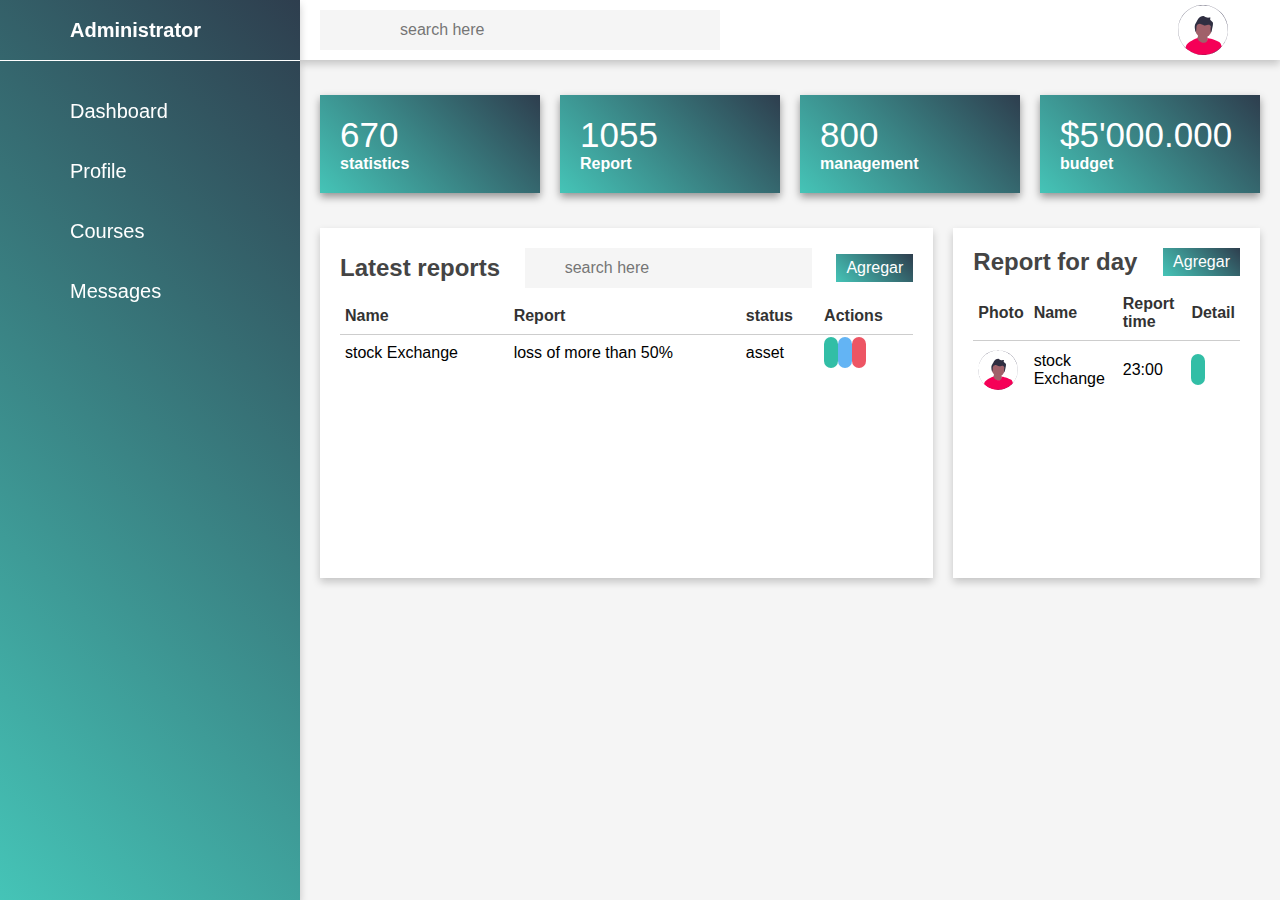
==== commit 888da5ef: "Organizacion del navbar" ====
--- a/index.html
+++ b/index.html
@@ -16,6 +16,7 @@
     <!-- contenido del menu desplegable -->
     <div class="container">
       <div class="sidebar">
+        <!-- encabezado del menu -->
         <ul>
           <li>
             <a href="#" class="sidebar-toggle">
@@ -23,13 +24,14 @@
               <span>Administrator</span>
             </a>
           </li>
+
+          <!-- subsitios del menu -->
           <li>
             <a href="page/dashboard.html">
               <i class="fas fa-columns"></i>
               <div class="title">Dashboard</div>
             </a>
           </li>
-          <!-- subsitios del menu -->
           <li>
             <a href="page/profile.html">
               <i class="fas fa-user"></i>
@@ -50,17 +52,23 @@
           </li>
         </ul>
       </div>
+
+      <!-- barra de navegación -->
       <div class="main">
         <div class="top-bar">
           <div class="search">
             <input type="text" name="search" placeholder="search here" />
             <label for="search"><i class="fas fa-search"></i></label>
           </div>
+
+          <!-- buscador en la tabla de usurio -->
           <i class="fas fa-bell"></i>
           <div class="user">
             <img src="picture/profile.svg" alt="" />
           </div>
         </div>
+
+        <!-- cartas de contenido con su contenido -->
         <div class="cards">
           <div class="card">
             <div class="card-content">
@@ -99,6 +107,8 @@
             </div>
           </div>
         </div>
+
+        <!-- tabla con sus respectivos parametros -->
         <div class="tables">
           <div class="last-report">
             <div class="heading">
@@ -109,6 +119,8 @@
               </div>
               <a href="#" class="btn">Agregar</a>
             </div>
+
+            <!-- encabezado de la tabla -->
             <table class="report">
               <thead>
                 <td>Name</td>
@@ -117,6 +129,7 @@
                 <td>Actions</td>
               </thead>
               <tbody>
+                <!-- contenido de la tabla -->
                 <tr>
                   <td>stock Exchange</td>
                   <td>loss of more than 50%</td>
@@ -130,6 +143,8 @@
               </tbody>
             </table>
           </div>
+
+          <!-- segunda tarjeta con sus respectivos datos -->
           <div class="report-for-days">
             <div class="heading">
               <h2>Report for day</h2>
@@ -143,6 +158,7 @@
                 <td>Detail</td>
               </thead>
               <tbody>
+                <!-- cuerpo o contenido de la carta o tarjeta -->
                 <tr>
                   <td>
                     <div class="img-box-small">
@@ -159,5 +175,6 @@
         </div>
       </div>
     </div>
+    <script src="functiones.js/index.js"></script>
   </body>
 </html>
--- a/style/styles.css
+++ b/style/styles.css
@@ -1,309 +1,334 @@
-*{
-    margin: 0;
-    padding: 0;
-    box-sizing: border-box;
-    font-family: sans-serif;
-}
-
-body{
-    overflow-x: hidden;
-}
-
-.container{
-    position: absolute;
-    width: 100%;
-}
-
-.sidebar{
-    position: fixed;
-    width: 300px;
-    height: 100%;
-    background: linear-gradient(45deg, #47cebe, #ef4a82);
-    overflow-x: hidden;
-    box-shadow: 0 4px 8px 0 rgb(0, 0, 0, 0.2);
-    z-index: 2;
-}
-
-.sidebar ul li{
-    width: 100%;
-    list-style: none;
+/* Estilos generales */
+* {
+  margin: 0;
+  padding: 0;
+  box-sizing: border-box;
+  font-family: sans-serif;
+}
+
+body {
+  overflow-x: hidden;
+}
+
+/* estilos del contenedor */
+.container {
+  position: absolute;
+  width: 100%;
+}
+
+/* estilos del contenedor o div .sidebar */
+.sidebar {
+  position: fixed;
+  width: 300px;
+  height: 100%;
+  background: linear-gradient(45deg, #45c4b7, #2e3e4e);
+  overflow-x: hidden;
+  box-shadow: 0 4px 8px 0 rgb(0, 0, 0, 0.2);
+  z-index: 2;
+}
+
+.sidebar ul li {
+  width: 100%;
+  list-style: none;
 }
 
 .sidebar ul li:hover {
-    background: #444;
-}
-
-.sidebar ul li:first-child{
-    line-height: 60px;
-    margin-bottom: 20px;
-    font-weight: 600;
-    border-bottom: 1px solid #ffff;
-}
-
-.sidebar ul li:first-child:hover{
-    background: none;
-}
-
-.sidebar ul li a{
-    width: 100%;
-    text-decoration: none;
-    color: #ffff;
-    height: 60px;
-    display: flex;
-    align-items: center;
-}
-
-.sidebar ul li a i{
-    min-width: 60px;
-    font-size: 24px;
-    text-align: center;
+  background: #444;
+}
+
+.sidebar ul li:first-child {
+  line-height: 60px;
+  margin-bottom: 20px;
+  font-weight: 600;
+  border-bottom: 1px solid #ffff;
+}
+
+.sidebar ul li:first-child:hover {
+  background: none;
+}
+
+.sidebar ul li a {
+  width: 100%;
+  text-decoration: none;
+  color: #ffff;
+  height: 60px;
+  display: flex;
+  align-items: center;
+}
+
+.sidebar ul li a i {
+  min-width: 60px;
+  font-size: 24px;
+  text-align: center;
 }
 
 .sidebar .title,
-span{
+span {
+  padding: 0 10px;
+  font-size: 20px;
+}
+
+/* estilos del cuerpo de los elementos */
+.main {
+  position: absolute;
+  width: calc(100% - 300px);
+  min-height: 100vh;
+  left: 300px;
+  background: #f5f5f5;
+}
+
+/* estilos para la barra de navegación */
+.top-bar {
+  position: fixed;
+  height: 60px;
+  width: calc(100% - 300px);
+  background: #fff;
+  display: grid;
+  grid-template-columns: 10fr 0.4fr 1fr;
+  grid-gap: 5px;
+  align-items: center;
+  color: #444;
+  padding: 0 20px;
+  box-shadow: 0 4px 8px 0 rgb(0, 0, 0, 0.2);
+  z-index: 1;
+}
+
+.nav-bar{
+  padding: 20px;
+  font-family: sans-serif;
+  text-align: left;
+  color: #000000;
+}
+
+/* estilos para el icono y todo lo relacionado con el usuario */
+.user {
+  position: relative;
+  width: 50px;
+  height: 50px;
+}
+
+img {
+  position: absolute;
+  width: 100%;
+  height: 100%;
+  top: 0;
+  left: 0;
+  object-fit: cover;
+}
+
+/* estilo para las tarjetas */
+.cards {
+  margin-top: 60px;
+  width: 100%;
+  padding: 35px 20px;
+  display: grid;
+  grid-template-columns: repeat(4, 1fr);
+  grid-gap: 20px;
+}
+
+.cards .card {
+  background: linear-gradient(45deg, #45c4b7, #2e3e4e);
+  padding: 20px;
+  display: flex;
+  align-items: center;
+  justify-content: space-between;
+  box-shadow: 0 4px 8px 0 rgb(0, 0, 0, 0.4);
+}
+
+.number {
+  font-size: 35px;
+  font-weight: 500;
+  color: #fff;
+}
+
+.card-name {
+  color: #fff;
+  font-weight: 600;
+}
+
+/* estilo para los iconos de la segunda tarjeta */
+.icon-box i {
+  font-size: 45px;
+  color: #fff;
+}
+
+/* estilo para las tablas */
+.tables {
+  width: 100%;
+  display: grid;
+  grid-template-columns: 2fr 1fr;
+  grid-gap: 20px;
+  align-items: self-start;
+  padding: 0 20px 20px 20px;
+}
+
+/* configuracion de las imagenes de la segunda tarjeta */
+.img-box-small {
+  position: relative;
+  width: 40px;
+  height: 40px;
+  border-radius: 50%;
+  -webkit-border-radius: 50%;
+  -moz-border-radius: 50%;
+  -ms-border-radius: 50%;
+  -o-border-radius: 50%;
+  overflow: hidden;
+}
+
+/* estilos de la tabla que continen los reportes */
+.last-report,
+.report-for-days {
+  min-height: 350px;
+  background: #fff;
+  padding: 20px;
+  box-shadow: 0 4px 8px 0 rgb(0, 0, 0, 0.2);
+}
+
+/* estilo para todos los estilos de los encabezados */
+.heading {
+  display: flex;
+  align-items: center;
+  justify-content: space-between;
+  color: #444;
+}
+.heading .search,
+.top-bar .search {
+  position: relative;
+  max-width: 400px;
+}
+
+.search input,
+.top-bar .search {
+  width: 100%;
+  min-width: 128px;
+  height: 40px;
+  padding: 0 40px;
+  font-size: 16px;
+  outline: none;
+  border: none;
+  background: #f5f5f5;
+}
+
+/* estilo par alos buscadores */
+.search i {
+  position: absolute;
+  right: 15px;
+  top: 10px;
+  cursor: pointer;
+}
+
+/* esttilos para el boton agregar, el cual esta en formato link */
+.btn {
+  padding: 5px 10px;
+  background: linear-gradient(45deg, #45c4b7, #2e3e4e);
+  color: #fff;
+  text-decoration: none;
+  text-align: center;
+}
+
+/* margenes de las tablas */
+table {
+  margin-top: 10px;
+  width: 100%;
+  border-collapse: collapse;
+}
+
+thead td {
+  font-weight: 600;
+  color: #333;
+}
+
+table tr {
+  border-bottom: 1px solid rgb(0, 0, 0, 0.1);
+}
+
+tbody tr:hover {
+  background: #444;
+  color: #fff;
+}
+
+table tbody tr:last-child {
+  border-bottom: none;
+}
+
+td {
+  padding: 9px 5px;
+}
+
+td i {
+  padding: 7px;
+  color: #fff;
+  border-radius: 50px;
+  -webkit-border-radius: 50px;
+  -moz-border-radius: 50px;
+  -ms-border-radius: 50px;
+  -o-border-radius: 50px;
+}
+
+.last-report table tbody td:last-child {
+  white-space: nowrap;
+}
+
+.fa-eye {
+  background: #32bea6;
+}
+
+.fa-edit {
+  background: #63b4f4;
+}
+
+.fa-trash-alt {
+  background: #ed5564;
+}
+
+/* mediaquerys para que la pagina sea resposive con unos margenes definidos */
+@media (max-width: 1090px) {
+  .sidebar {
+    width: 60px;
+  }
+  .main {
+    width: calc(100% - 60px);
+    left: 60px;
+  }
+  .top-bar {
+    width: calc(100% - 60px);
+  }
+}
+
+@media (max-width: 860px) {
+  .cards {
+    grid-template-columns: repeat(2, 1fr);
+  }
+  .tables {
+    grid-template-columns: 1fr;
+  }
+}
+
+@media (max-width: 530px) {
+  .cards {
+    grid-template-columns: 1fr;
+  }
+  .last-report td:nth-child(3) {
+    display: none;
+  }
+}
+
+@media (max-width: 420px) {
+  .last-report,
+  .report-for-days {
+    font-size: 70%;
+    padding: 10px;
+    min-height: 200px;
+  }
+  .cards,
+  .tables {
+    padding: 10px;
+  }
+  .search input {
     padding: 0 10px;
-    font-size: 20px;
-}
-
-.main{
-    position: absolute;
-    width: calc(100% - 300px);
-    min-height: 100vh;
-    left: 300px;
-    background: #f5f5f5;
-}
-
-.top-bar{
-    position: fixed;
-    height: 60px;
-    width: calc(100% - 300px);
-    background: #fff;
-    display: grid;
-    grid-template-columns: 10fr 0.4fr 1fr;
-    grid-gap: 5px;
-    align-items: center;
-    color: #444;
-    padding: 0 20px;
-    box-shadow: 0 4px 8px 0 rgb(0, 0, 0, 0.2);
-    z-index: 1;
-}
-
-.user{
-    position: relative;
-    width: 50px;
-    height: 50px;
-}
-
-img{
-    position: absolute;
-    width: 100%;
-    height: 100%;
-    top: 0;
-    left: 0;
-    object-fit: cover;
-}
-
-.cards{
-    margin-top: 60px;
-    width: 100%;
-    padding: 35px 20px;
-    display: grid;
-    grid-template-columns: repeat(4, 1fr);
-    grid-gap: 20px;
-}
-
-.cards .card{
-    background: linear-gradient(45deg, #47cebe, #ef4a82);
-    padding: 20px;
-    display: flex;
-    align-items: center;
-    justify-content: space-between;
-    box-shadow: 0 4px 8px 0 rgb(0, 0, 0, 0.4);
-}
-
-.number{
-    font-size: 35px;
-    font-weight: 500;
-    color: #fff;
-}
-
-.card-name{
-    color: #444;
-    font-weight: 600;
-}
-
-.icon-box i{
-    font-size: 45px;
-    color: #444;
-}
-
-.tables{
-    width: 100%;
-    display: grid;
-    grid-template-columns: 2fr 1fr;
-    grid-gap: 20px;
-    align-items: self-start;
-    padding: 0 20px 20px 20px;
-}
-
-.img-box-small{
-    position: relative;
+  }
+  .user {
     width: 40px;
     height: 40px;
-    border-radius: 50%;
-    -webkit-border-radius: 50%;
-    -moz-border-radius: 50%;
-    -ms-border-radius: 50%;
-    -o-border-radius: 50%;
-    overflow: hidden;
-}
-
-.last-report,
-.report-for-days{
-    min-height: 350px;
-    background: #fff;
-    padding: 20px;
-    box-shadow: 0 4px 8px 0 rgb(0, 0, 0, 0.2);
-}
-
-.heading{
-    display: flex;
-    align-items: center;
-    justify-content: space-between;
-    color: #444;
-}
-.heading .search,
-.top-bar .search{
-    position: relative;
-    max-width: 400px;
-}
-
-.search input,
-.top-bar .search{
-    width: 100%;
-    min-width: 128px;
-    height: 40px;
-    padding: 0 40px;
-    font-size: 16px;
-    outline: none;
-    border: none;
-    background: #f5f5f5;
-}
-
-.search i{
-    position: absolute;
-    right: 15px;
-    top: 10px;
-    cursor: pointer;
-}
-
-.btn{
-    padding: 5px 10px;
-    background: linear-gradient(45deg, #47cebe, #ef4a82);
-    color: #fff;
-    text-decoration: none;
-    text-align: center;
-}
-
-table{
-    margin-top: 10px;
-    width: 100%;
-    border-collapse: collapse;
-}
-
-thead td{
-    font-weight: 600;
-    color: #333;
-}
-
-table tr{
-    border-bottom: 1px solid rgb(0, 0, 0, 0.1);
-}
-
-tbody tr:hover{
-    background: #444;
-    color: #fff;
-}
-
-table tbody tr:last-child{
-    border-bottom: none;
-}
-
-td{
-    padding: 9px 5px;
-}
-
-td i{
-    padding: 7px;
-    color: #fff;
-    border-radius: 50px;
-    -webkit-border-radius: 50px;
-    -moz-border-radius: 50px;
-    -ms-border-radius: 50px;
-    -o-border-radius: 50px;
-}
-
-.last-report table tbody td:last-child{
-    white-space: nowrap;
-}
-
-.fa-eye{
-    background: #32bea6;
-}
-
-.fa-edit{
-    background: #63b4f4;
-}
-
-.fa-trash-alt{
-    background: #ed5564;
-}
-
-@media(max-width:1090px){
-    .sidebar{
-        width: 60px;
-    }
-    .main{
-        width: calc(100% - 60px);
-        left: 60px;
-    }
-    .top-bar{
-        width: calc(100% - 60px);
-    }
-}
-
-@media(max-width:860px){
-    .cards{
-        grid-template-columns: repeat(2, 1fr);
-    }
-    .tables{
-        grid-template-columns: 1fr;
-    }
-}
-
-@media(max-width:530px){
-    .cards{
-        grid-template-columns: 1fr;
-    }
-    .last-report td:nth-child(3){
-        display: none;
-    }
-}
-
-@media(max-width:420px){
-    .last-report, .report-for-days{
-        font-size: 70%;
-        padding: 10px;
-        min-height: 200px;
-    }
-    .cards, .tables{
-        padding: 10px;
-    }
-    .search input{
-        padding: 0 10px;
-    }
-    .user{
-        width: 40px;
-        height: 40px;
-    }
-}+  }
+}
